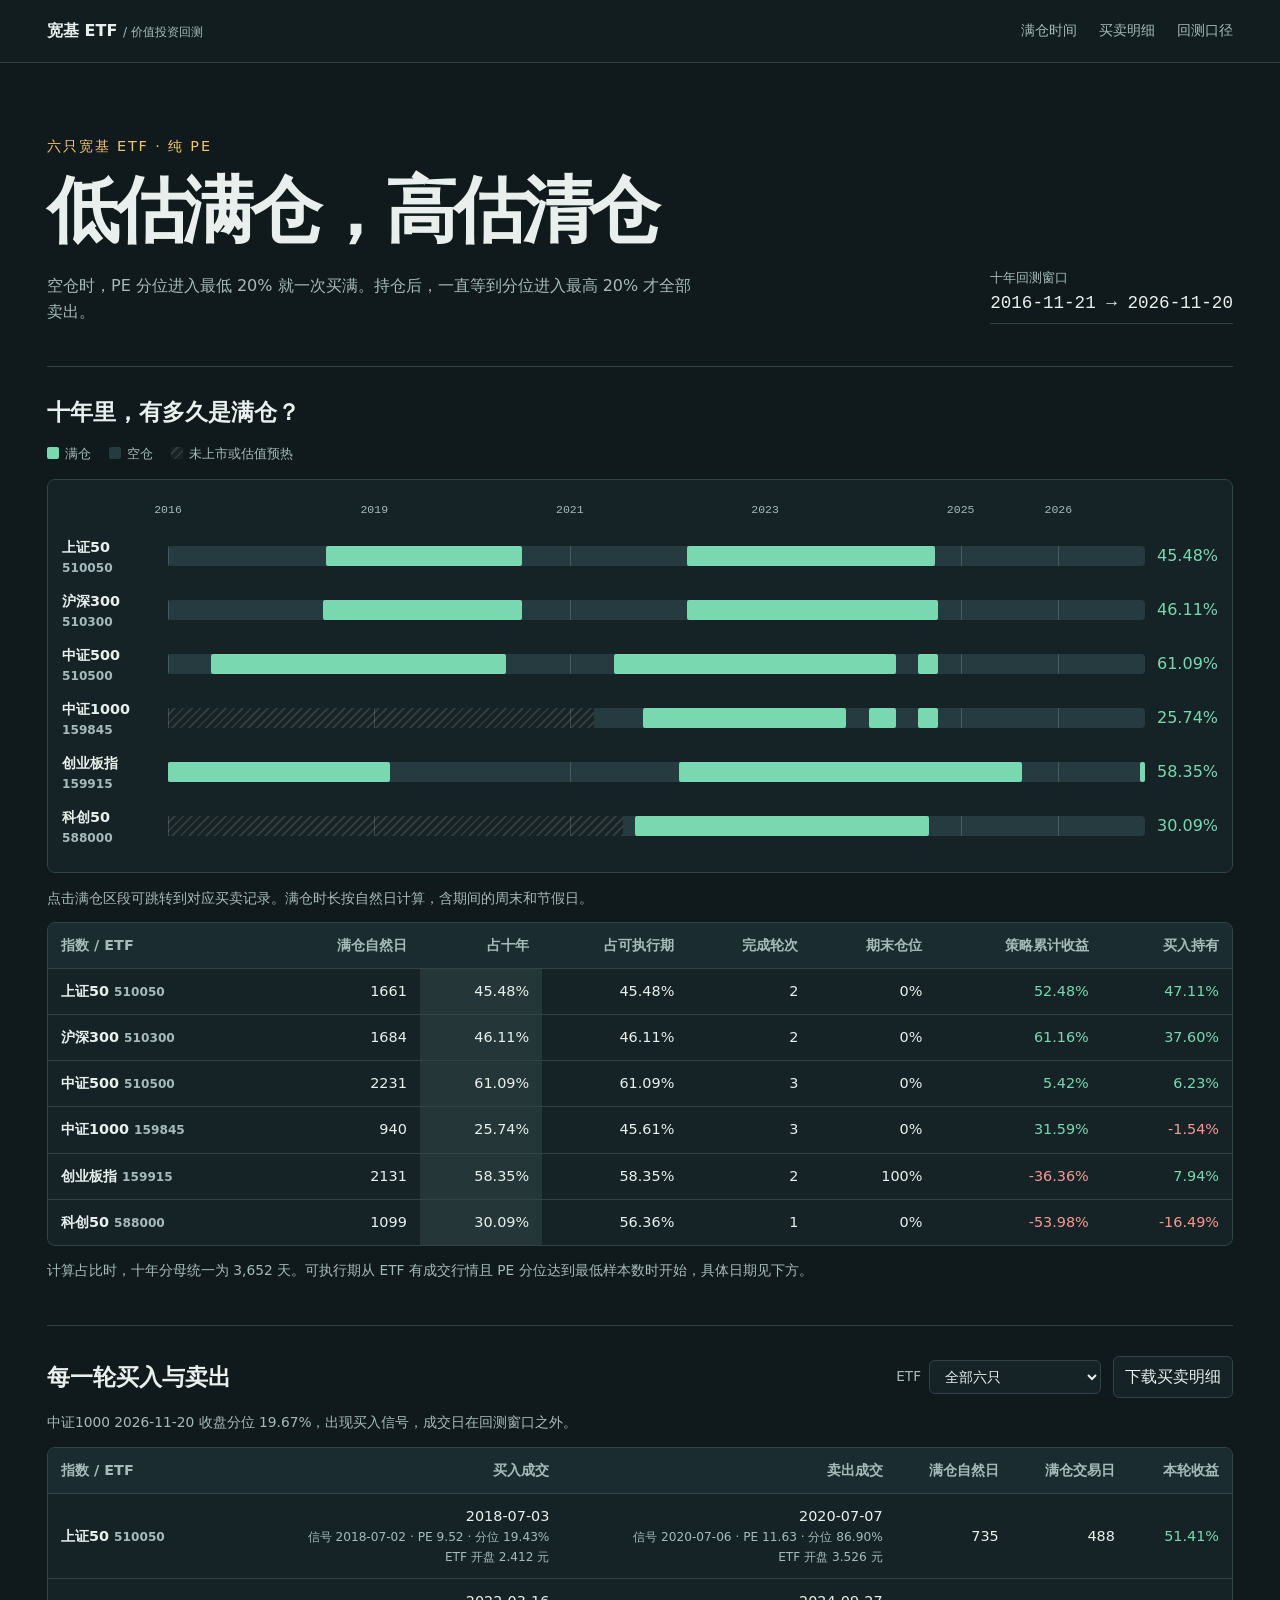
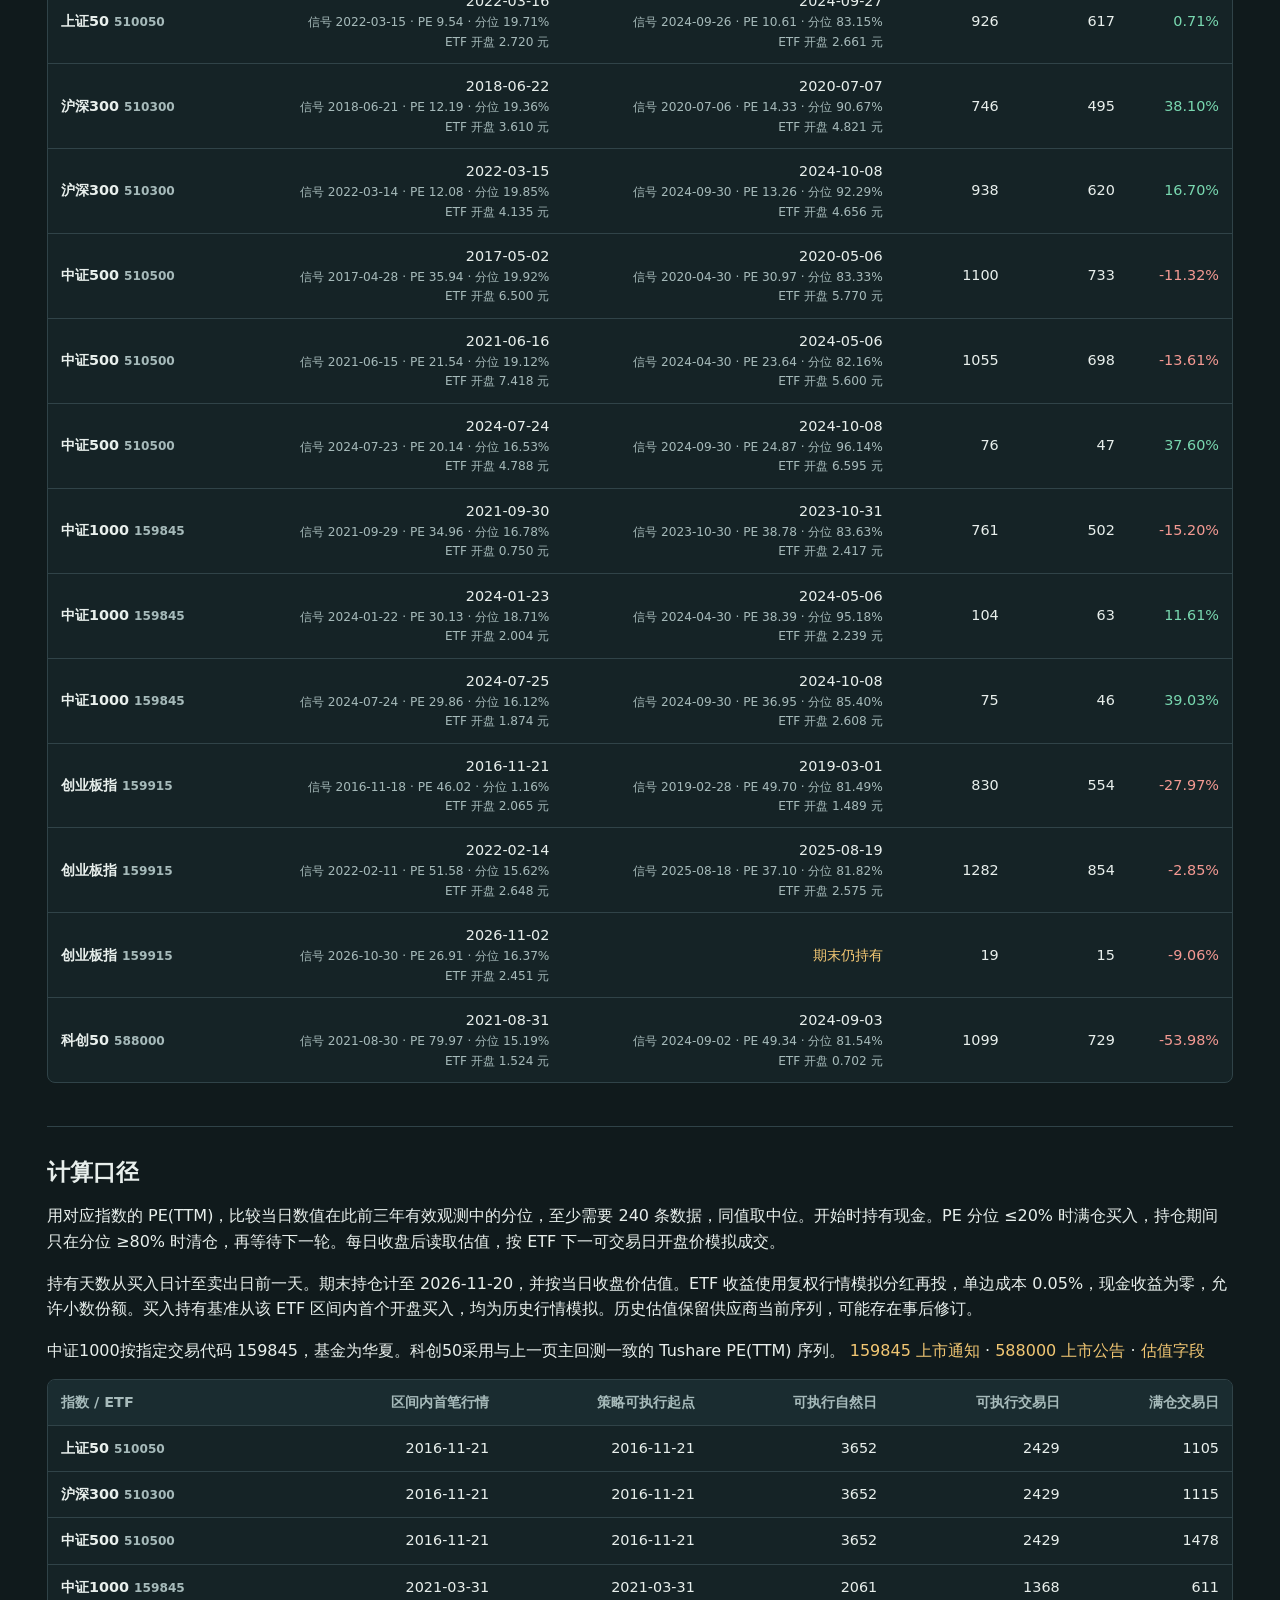
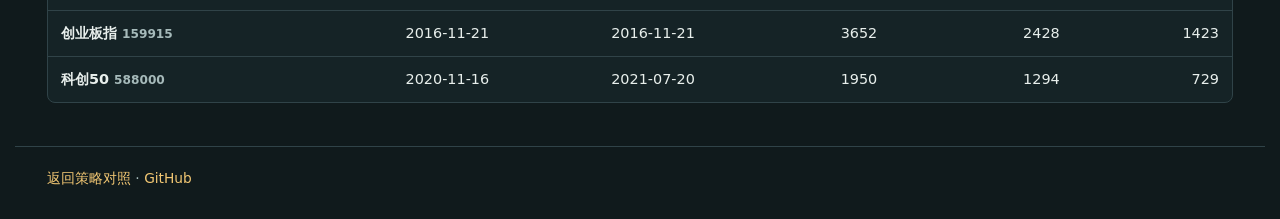
==== pe10.html @ b6c9e016 "Add ten-year PE threshold backtest" ====
<!doctype html>
<html lang="zh-CN">
<head>
<meta charset="utf-8">
<meta name="viewport" content="width=device-width,initial-scale=1">
<title>纯 PE 十年回测 · 满仓与清仓</title>
<link rel="stylesheet" href="style.css">
<link rel="stylesheet" href="pe10.css">
<script defer src="pe10-data.js"></script>
<script defer src="pe10.js"></script>
</head>
<body>
<header><div class="shell bar"><a href="index.html">宽基 ETF <small> / 价值投资回测</small></a><nav><a href="#exposure">满仓时间</a><a href="#trades">买卖明细</a><a href="#method">回测口径</a></nav></div></header>
<main class="shell">
<section class="hero">
<div><p class="eyebrow">六只宽基 ETF · 纯 PE</p><h1>低估满仓，高估清仓</h1><p>空仓时，PE 分位进入最低 20% 就一次买满。持仓后，一直等到分位进入最高 20% 才全部卖出。</p></div>
<div class="stamp">十年回测窗口<strong>2016-11-21 → 2026-11-20</strong></div>
</section>
<section id="exposure">
<div class="section-head"><h2>十年里，有多久是满仓？</h2></div>
<div class="legend"><span><i class="swatch holding"></i>满仓</span><span><i class="swatch cash"></i>空仓</span><span><i class="swatch unavailable"></i>未上市或估值预热</span></div>
<div class="timeline" id="timeline"></div>
<p class="muted">点击满仓区段可跳转到对应买卖记录。满仓时长按自然日计算，含期间的周末和节假日。</p>
<div class="table-wrap" tabindex="0" aria-label="六只ETF持仓与收益对比"><table id="summary"></table></div>
<p class="muted">计算占比时，十年分母统一为 3,652 天。可执行期从 ETF 有成交行情且 PE 分位达到最低样本数时开始，具体日期见下方。</p>
</section>
<section id="trades">
<div class="section-head"><h2>每一轮买入与卖出</h2><div class="controls trade-controls"><label>ETF<select id="filter"><option value="">全部六只</option></select></label><button id="export" type="button">下载买卖明细</button></div></div>
<p class="muted" id="status"></p>
<div class="table-wrap" tabindex="0" aria-label="买卖成交、信号日和持有时长"><table id="tradeTable"></table></div>
</section>
<section id="method">
<h2>计算口径</h2>
<p>用对应指数的 PE(TTM)，比较当日数值在此前三年有效观测中的分位，至少需要 240 条数据，同值取中位。开始时持有现金。PE 分位 ≤20% 时满仓买入，持仓期间只在分位 ≥80% 时清仓，再等待下一轮。每日收盘后读取估值，按 ETF 下一可交易日开盘价模拟成交。</p>
<p>持有天数从买入日计至卖出日前一天。期末持仓计至 2026-11-20，并按当日收盘价估值。ETF 收益使用复权行情模拟分红再投，单边成本 0.05%，现金收益为零，允许小数份额。买入持有基准从该 ETF 区间内首个开盘买入，均为历史行情模拟。历史估值保留供应商当前序列，可能存在事后修订。</p>
<p>中证1000按指定交易代码 159845，基金为华夏。科创50采用与上一页主回测一致的 Tushare PE(TTM) 序列。 <a href="https://www.szse.cn/disclosure/notice/fund/t20210326_585267.html">159845 上市通知</a> · <a href="https://www.sse.com.cn/disclosure/fund/announcement/c/2020-11-11/588000_20201111_2.pdf">588000 上市公告</a> · <a href="https://tushare.pro/document/2?doc_id=128">估值字段</a></p>
<div class="table-wrap" tabindex="0" aria-label="ETF覆盖期"><table id="coverage"></table></div>
</section>
</main>
<footer class="shell"><a href="index.html">返回策略对照</a> · <a href="https://github.com/leejiazhi88-gif/etf-value-lab">GitHub</a></footer>
</body>
</html>
---- style.css ----
:root{color-scheme:dark;--bg:#101a1c;--panel:#152326;--ink:#e8efec;--muted:#a6baba;--edge:#304348;--gold:#f2c773;--green:#79d8b0;--red:#f59a93;font-family:system-ui,"Microsoft YaHei",sans-serif}*{box-sizing:border-box}body{margin:0;background:var(--bg);color:var(--ink);line-height:1.6}a{color:var(--gold);text-decoration:none}a:hover{text-decoration:underline}header{border-bottom:1px solid var(--edge);background:#111d1f}.shell{max-width:1250px;margin:auto;padding:0 32px}.bar{display:flex;align-items:center;justify-content:space-between;gap:16px;min-height:62px}.bar>a{color:var(--ink);font-weight:700}.bar small,.muted{color:var(--muted);font-weight:400}.bar nav{display:flex;gap:22px}.bar nav a{color:var(--muted);font-size:.9rem}.hero{display:flex;align-items:end;justify-content:space-between;gap:22px;padding:72px 0 42px}.hero h1{font-size:clamp(2rem,6vw,4.5rem);letter-spacing:-.06em;line-height:1.15;margin:.15em 0 .3em}.hero p{max-width:650px;color:var(--muted);margin:0}.hero .eyebrow{color:var(--gold);font-size:.9rem;letter-spacing:.13em}.stamp{white-space:nowrap;color:var(--muted);font-size:.83rem;border-bottom:1px solid var(--edge);padding-bottom:10px}.stamp strong{display:block;color:var(--ink);font:1.1rem ui-monospace,monospace;margin-top:5px}section:not(.hero){padding:30px 0;border-top:1px solid var(--edge)}h2,h3{line-height:1.3;margin:0 0 14px}h2{font-size:1.45rem}h3{font-size:1.02rem}.section-head,.controls{display:flex;align-items:center;justify-content:space-between;gap:12px;flex-wrap:wrap}.section-head h2,.section-head h3{margin:0}.controls{justify-content:flex-start;margin-top:18px}label{display:inline-flex;align-items:center;gap:8px;font-size:.85rem;color:var(--muted)}button,select{color:var(--ink);font:inherit;background:var(--panel);border:1px solid var(--edge);border-radius:6px;padding:7px 11px;cursor:pointer}button:hover,select:hover{border-color:var(--gold)}:focus-visible{outline:2px solid var(--gold);outline-offset:3px}.table-wrap{overflow:auto;border:1px solid var(--edge);border-radius:8px;margin:13px 0;background:var(--panel)}table{border-collapse:collapse;width:100%;white-space:nowrap;font-variant-numeric:tabular-nums;text-align:right;font-size:.9rem}th,td{padding:11px 13px;border-bottom:1px solid var(--edge)}thead{background:#1a2c30;color:var(--muted)}tbody tr:last-child>*{border-bottom:0}th:first-child,td:first-child{text-align:left}tbody th{font-weight:600}#matrix tbody th{position:sticky;left:0;background:var(--panel)}.asset-link{background:none;border:0;padding:0;text-align:left}small{color:var(--muted);font-size:.76rem}.pos{color:var(--green)}.neg{color:var(--red)}.primary{background:#243638}.stats{display:grid;grid-template-columns:repeat(auto-fit,minmax(145px,1fr));gap:10px;margin:18px 0}.stat,.rule-grid article,.chart{border-radius:8px;background:var(--panel);border:1px solid var(--edge);padding:15px}.stat strong{display:block;font:1.24rem ui-monospace,monospace;margin-top:6px}.chart #legend{display:flex;gap:8px 16px;flex-wrap:wrap;margin-top:12px}.chart #legend label{color:var(--ink)}.chart input{accent-color:var(--gold)}canvas{width:100%;height:300px;display:block;margin-top:5px}.chart p{min-height:1.6em;margin:6px 0 0}.rule-grid{display:grid;grid-template-columns:repeat(2,minmax(0,1fr));gap:12px;margin:16px 0}.rule-grid p{margin:0;color:var(--muted)}.rule-grid ul{margin-bottom:0;padding-left:20px}.muted,footer{font-size:.86rem}footer{border-top:1px solid var(--edge);padding-top:20px!important;padding-bottom:30px!important;color:var(--muted)}@media(max-width:660px){.shell{padding:0 16px}.hero{padding:38px 0 24px;display:block}.stamp{margin-top:18px;display:inline-block}.rule-grid{grid-template-columns:1fr}.bar nav{gap:11px}.bar small{display:none}th,td{padding:9px 10px}canvas{height:245px}}
---- pe10.css ----
.legend{display:flex;gap:18px;flex-wrap:wrap;color:var(--muted);font-size:.82rem;margin:15px 0}.legend span{display:flex;align-items:center;gap:6px}.swatch{width:12px;height:12px;border-radius:2px}.holding{background:var(--green)}.cash{background:#263b40}.unavailable{background:repeating-linear-gradient(135deg,#182326 0 4px,#2f3b3e 4px 6px)}.timeline{border:1px solid var(--edge);border-radius:8px;padding:14px;background:var(--panel)}.timeline-row{display:grid;grid-template-columns:94px 1fr 61px;align-items:center;gap:12px;margin:9px 0}.timeline-row strong{font-size:.9rem}.timeline-row small{display:block}.timeline .share{text-align:right;color:var(--green);font-variant-numeric:tabular-nums}.track{position:relative;height:20px;border-radius:4px}.track .unavailable,.track button,.track .tick{position:absolute;top:0;bottom:0}.track .unavailable{left:0;border-radius:4px 0 0 4px}.track button{min-width:2px;padding:0;border:0;border-radius:2px}.track button:hover{background:var(--gold)}.track .tick{pointer-events:none;border-left:1px solid #b2c9c83a}.axis{height:22px;position:relative}.axis span{position:absolute;color:var(--muted);font: .72rem ui-monospace,monospace;transform:translateX(-50%)}.trade-controls{margin:0}.trade-highlight{background:#29473f}.date-extra{display:block;color:var(--muted);font-size:.76rem}.pending{color:var(--gold)}@media(max-width:660px){.timeline{padding:10px}.timeline-row{grid-template-columns:65px 1fr 46px;gap:6px}.timeline-row strong,.timeline .share{font-size:.78rem}.axis span:nth-child(even){display:none}.trade-controls{width:100%;justify-content:space-between}}
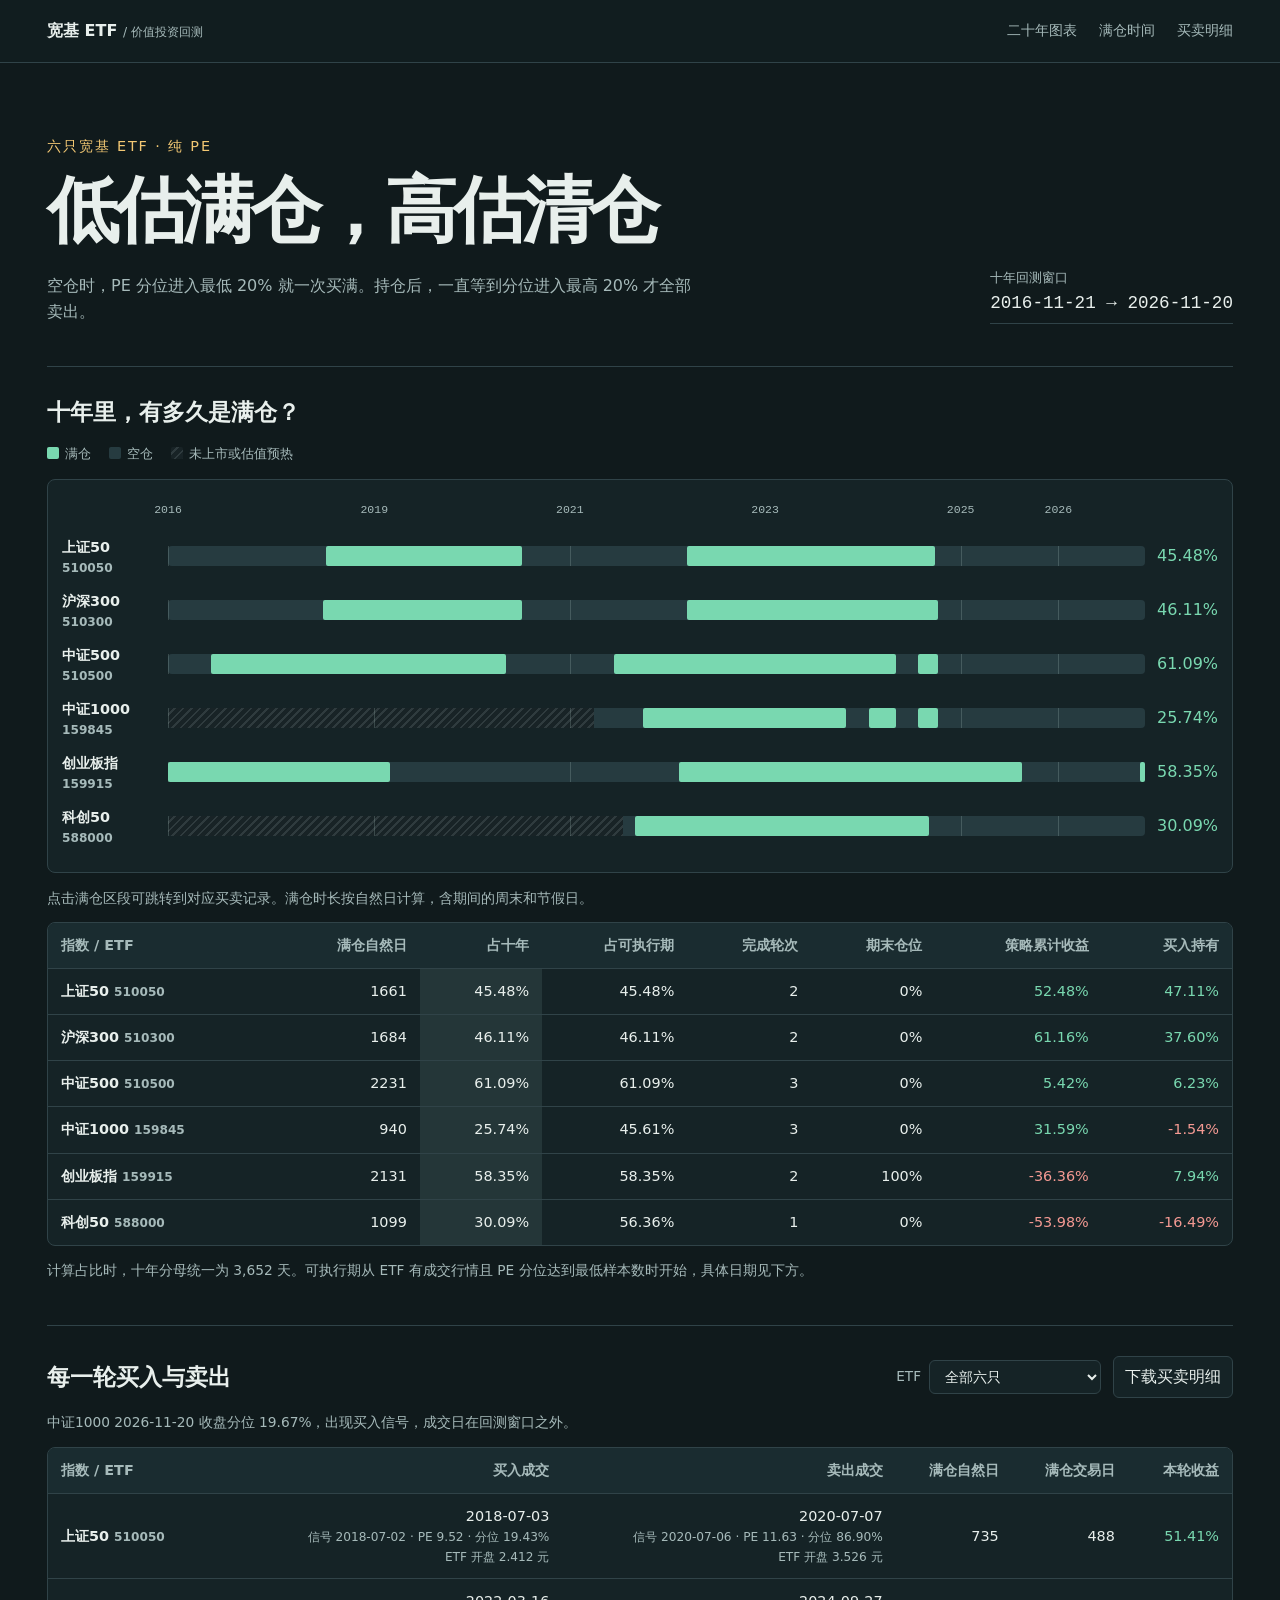
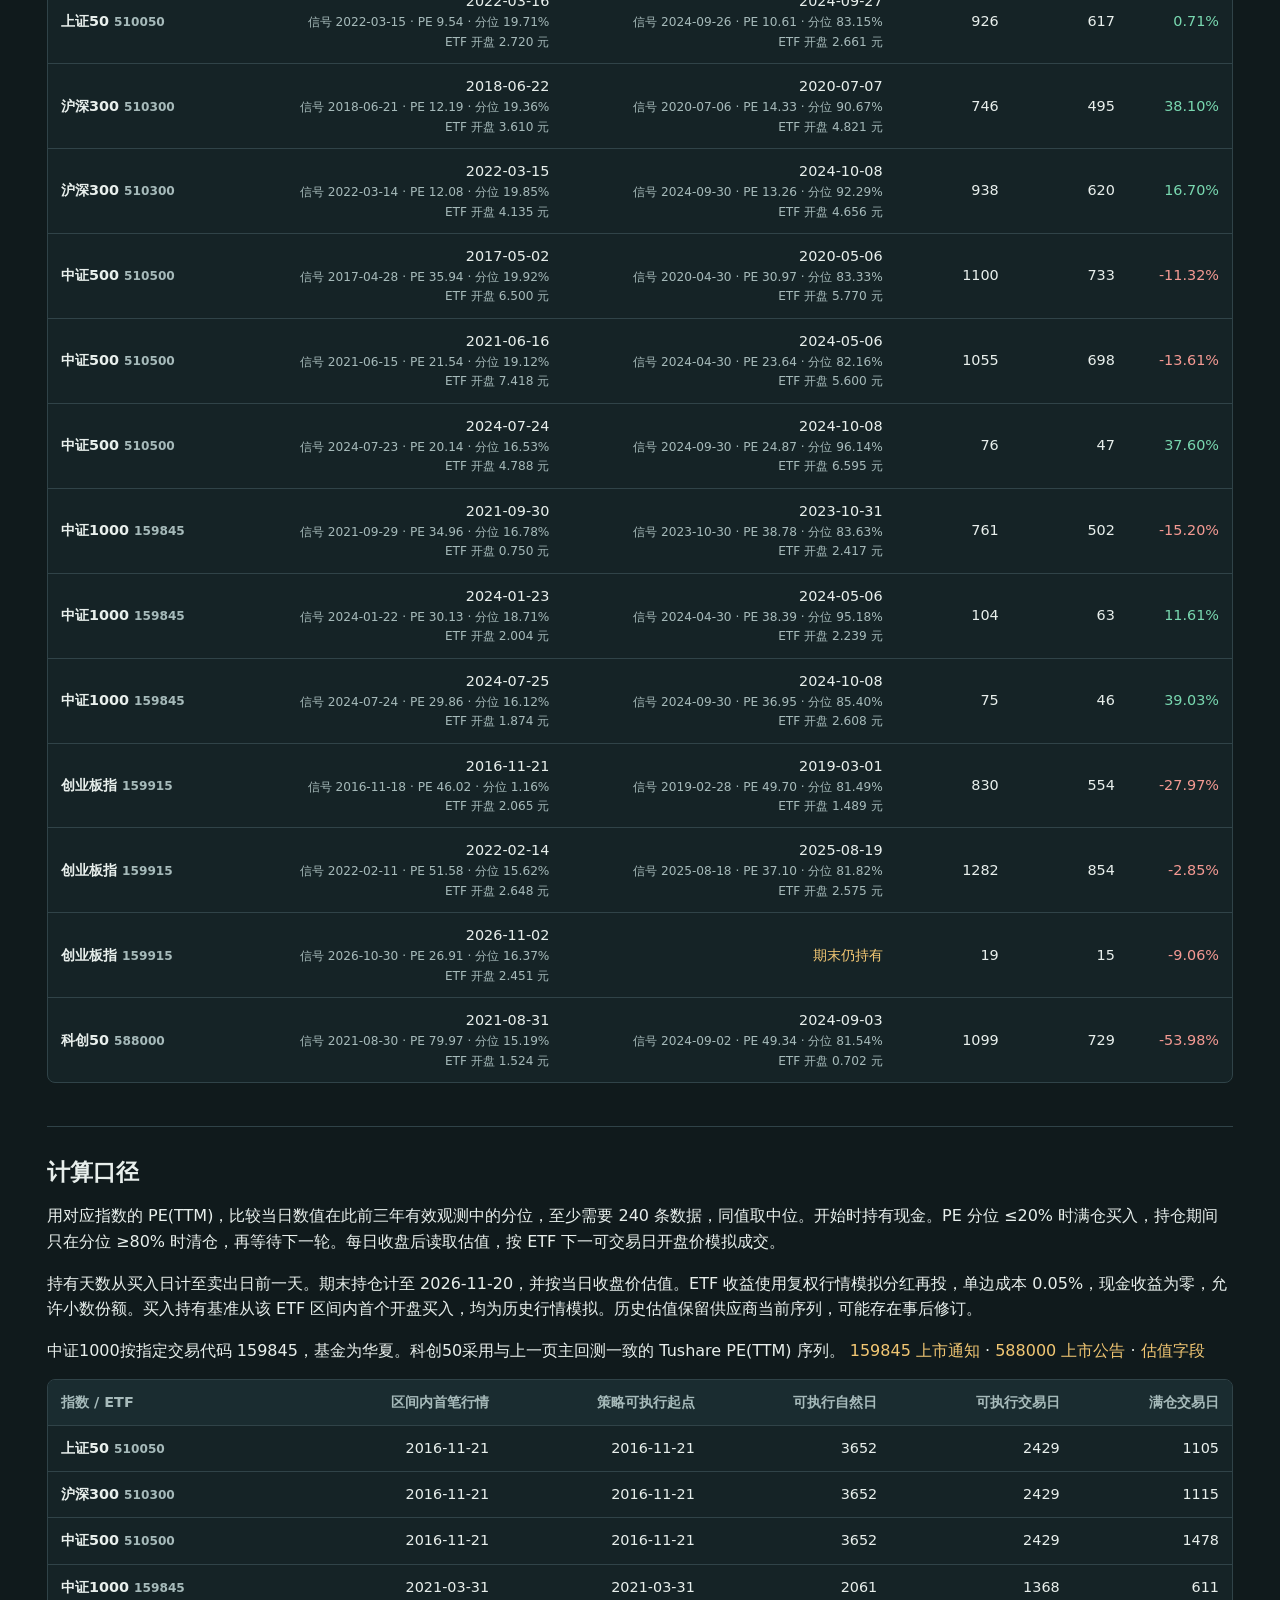
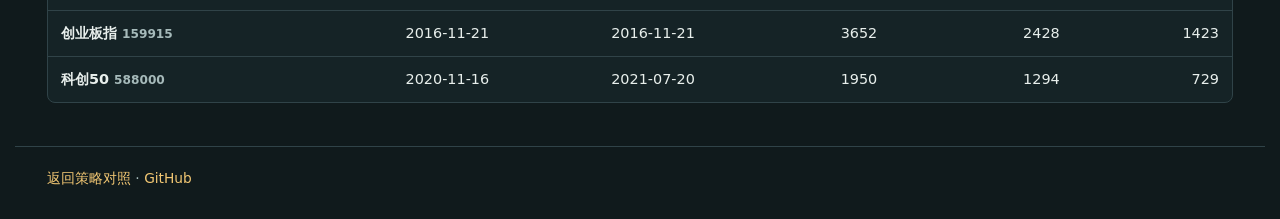
==== commit 55f83f36: "Chart twenty years of PE threshold signals" ====
--- a/pe10.html
+++ b/pe10.html
@@ -10,7 +10,7 @@
 <script defer src="pe10.js"></script>
 </head>
 <body>
-<header><div class="shell bar"><a href="index.html">宽基 ETF <small> / 价值投资回测</small></a><nav><a href="#exposure">满仓时间</a><a href="#trades">买卖明细</a><a href="#method">回测口径</a></nav></div></header>
+<header><div class="shell bar"><a href="index.html">宽基 ETF <small> / 价值投资回测</small></a><nav><a href="pe20.html">二十年图表</a><a href="#exposure">满仓时间</a><a href="#trades">买卖明细</a></nav></div></header>
 <main class="shell">
 <section class="hero">
 <div><p class="eyebrow">六只宽基 ETF · 纯 PE</p><h1>低估满仓，高估清仓</h1><p>空仓时，PE 分位进入最低 20% 就一次买满。持仓后，一直等到分位进入最高 20% 才全部卖出。</p></div>
